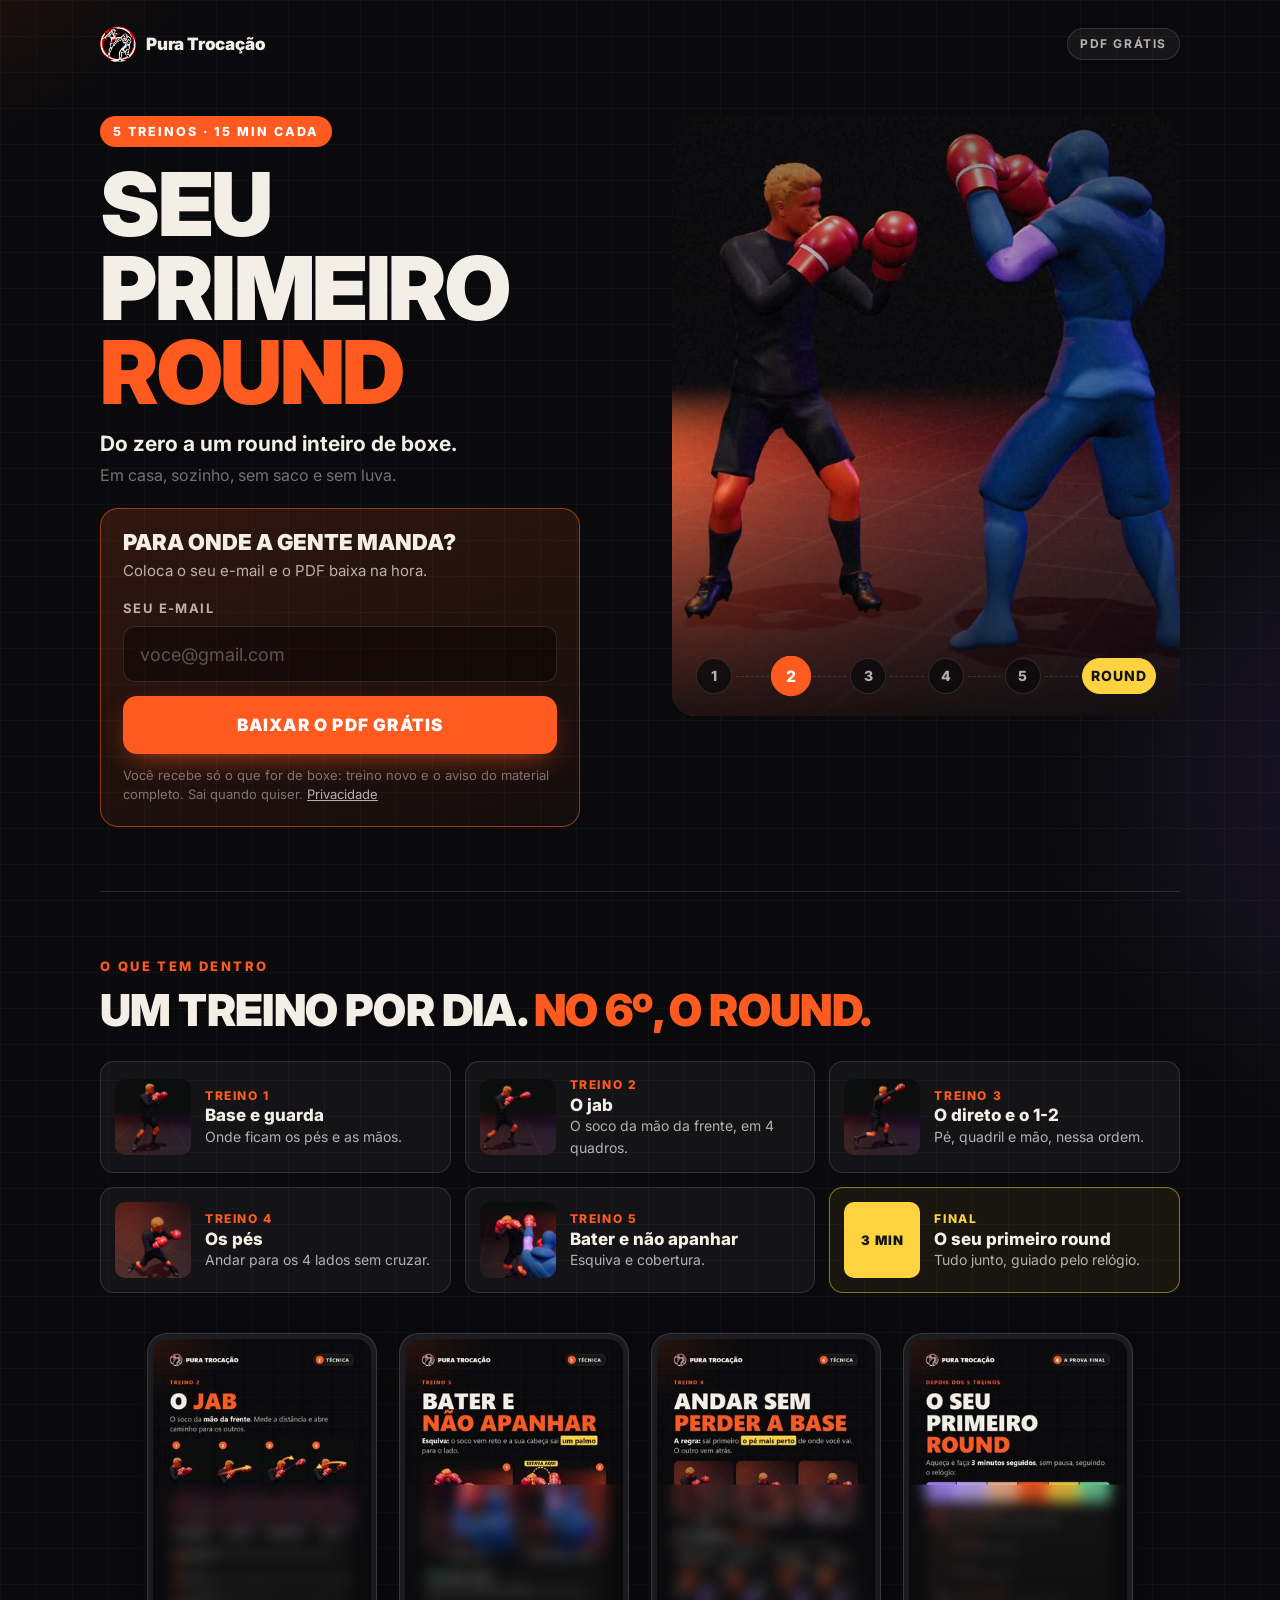
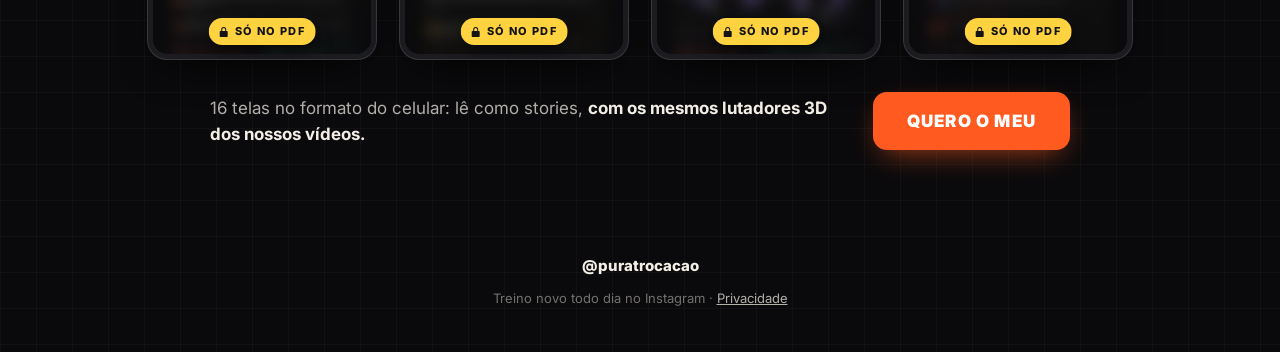
==== index.html @ c5c2f8dd "Site do PDF grátis Seu primeiro round" ====
<!doctype html>
<html lang="pt-BR">
<head>
<meta charset="utf-8">
<meta name="viewport" content="width=device-width, initial-scale=1, viewport-fit=cover">
<title>Seu primeiro round · PDF grátis · Pura Trocação</title>
<meta name="description" content="5 treinos de boxe em casa, 15 minutos cada. Do zero a um round inteiro, sozinho, sem saco e sem luva. PDF grátis da Pura Trocação.">
<meta name="theme-color" content="#0A0A0C">
<meta property="og:title" content="Seu primeiro round · PDF grátis">
<meta property="og:description" content="5 treinos de boxe em casa, 15 min cada. Do zero a um round inteiro.">
<meta property="og:image" content="assets/img/capa.jpg">
<meta property="og:type" content="website">
<link rel="icon" href="assets/img/favicon.png">
<link rel="apple-touch-icon" href="assets/img/apple-touch-icon.png">
<link rel="preconnect" href="https://fonts.googleapis.com">
<link rel="preconnect" href="https://fonts.gstatic.com" crossorigin>
<link href="https://fonts.googleapis.com/css2?family=Inter:wght@400;700;800;900&display=swap" rel="stylesheet">
<link rel="stylesheet" href="assets/css/estilo.css">
</head>
<body data-pagina="pdf" data-pdf="assets/pdf/seu-primeiro-round-pura-trocacao.pdf">

<div class="wrap">
  <header class="topo">
    <a class="marca" href="./"><img src="assets/img/logo.png" alt="" width="36" height="36">Pura Trocação</a>
    <span class="pilula">PDF grátis</span>
  </header>

  <main>
    <section class="heroi grade-heroi">
      <div class="h-texto">
        <span class="tag">5 treinos · 15 min cada</span>
        <h1>Seu primeiro <span class="lar">round</span></h1>
        <p class="sub"><strong>Do zero a um round inteiro de boxe.</strong><span class="menos">Em casa, sozinho, sem saco e sem luva.</span></p>
      </div>

      <div class="h-visual">
        <div class="heroi-img"><video autoplay muted loop playsinline preload="auto" poster="assets/img/nocaute_poster.jpg" aria-label="Ela solta o jab, o direto derruba o rival e os passarinhos giram" width="720" height="720"><source src="assets/video/nocaute.mp4" type="video/mp4"></video></div>
        <div class="trilha" aria-label="Guarda, jab, direto, pés, defesa e o seu primeiro round">
          <span>1</span><i></i><span>2</span><i></i><span>3</span><i></i><span>4</span><i></i><span>5</span><i></i><span class="fim">ROUND</span>
        </div>
      </div>
      <div class="h-form">

      <!-- formulário -->
      <div id="bloco-form" class="cartao laranja form">
        <h2>Para onde a gente manda?</h2>
        <p class="oq">Coloca o seu e-mail e o PDF baixa na hora.</p>
        <form id="form-pdf" novalidate>
          <div class="campo">
            <label for="email">Seu e-mail</label>
            <input id="email" name="email" type="email" inputmode="email" autocomplete="email" autocapitalize="off" spellcheck="false"
                   placeholder="voce@gmail.com" required aria-describedby="erro-email sugestao">
            <p id="erro-email" class="erro" role="alert"></p>
            <p id="sugestao" class="sugestao" aria-live="polite"></p>
          </div>
          <div class="mel" aria-hidden="true"><label>Site <input name="site" tabindex="-1" autocomplete="off"></label></div>
          <button class="botao" type="submit">Baixar o PDF grátis</button>
          <p class="aviso">Você recebe só o que for de boxe: treino novo e o aviso do material completo. Sai quando quiser. <a href="privacidade/">Privacidade</a></p>
        </form>
      </div>

      <!-- depois do e-mail -->
      <div id="bloco-feito" class="cartao form" hidden>
        <p class="feito-topo"><span class="ok" aria-hidden="true"></span><span id="feito-txt">Seu PDF está liberado</span></p>
        <p class="oq" style="margin-top:10px">Começa hoje pelo <strong>treino 1</strong> (15 min). E-mail cadastrado: <strong id="email-feito"></strong></p>
        <button id="baixar-de-novo" class="botao claro" type="button">Baixar o PDF de novo</button>
        <p id="dica-app" class="dica-app" hidden>Se o PDF não abrir aqui dentro do app, toque nos <strong>⋯</strong> no canto da tela e escolha <strong>abrir no navegador</strong>.</p>
        <a class="botao" href="completo/?origem=pagina-pdf">Ver o próximo passo</a>
        <button id="trocar-email" class="link-baixo" type="button">Usar outro e-mail</button>
      </div>
      </div>
    </section>

    <section class="sep">
      <div class="cabeca-secao">
        <span class="rotulo">O que tem dentro</span>
        <h2>Um treino por dia. <span class="lar">No 6º, o round.</span></h2>
      </div>
      <ul class="treinos">
        <li><img src="assets/img/th_guarda_lado.jpg" alt="" width="64" height="64" loading="lazy"><div><div class="n">Treino 1</div><div class="t">Base e guarda</div><div class="d">Onde ficam os pés e as mãos.</div></div></li>
        <li><img src="assets/img/th_jab_2.jpg" alt="" width="64" height="64" loading="lazy"><div><div class="n">Treino 2</div><div class="t">O jab</div><div class="d">O soco da mão da frente, em 4 quadros.</div></div></li>
        <li><img src="assets/img/th_direto_3.jpg" alt="" width="64" height="64" loading="lazy"><div><div class="n">Treino 3</div><div class="t">O direto e o 1-2</div><div class="d">Pé, quadril e mão, nessa ordem.</div></div></li>
        <li><img src="assets/img/th_passo_2.jpg" alt="" width="64" height="64" loading="lazy"><div><div class="n">Treino 4</div><div class="t">Os pés</div><div class="d">Andar para os 4 lados sem cruzar.</div></div></li>
        <li><img src="assets/img/th_slip.jpg" alt="" width="64" height="64" loading="lazy"><div><div class="n">Treino 5</div><div class="t">Bater e não apanhar</div><div class="d">Esquiva e cobertura.</div></div></li>
        <li class="round"><span class="badge">3 MIN</span><div><div class="n">Final</div><div class="t">O seu primeiro round</div><div class="d">Tudo junto, guiado pelo relógio.</div></div></li>
      </ul>

      <div class="telas" aria-label="Páginas do PDF">
        <div class="cel"><img src="assets/img/pag06.jpg" alt="Página do jab, em 4 quadros" width="540" height="960" loading="lazy"></div>
        <div class="cel"><img src="assets/img/pag12.jpg" alt="Página da esquiva" width="540" height="960" loading="lazy"></div>
        <div class="cel"><img src="assets/img/pag10.jpg" alt="Página dos pés" width="540" height="960" loading="lazy"></div>
        <div class="cel"><img src="assets/img/pag14.jpg" alt="Página do round final" width="540" height="960" loading="lazy"></div>
      </div>
      <div class="fecho">
        <p>16 telas no formato do celular: lê como stories, <strong>com os mesmos lutadores 3D dos nossos vídeos.</strong></p>
        <a class="botao" href="#bloco-form" id="subir">Quero o meu</a>
      </div>
    </section>
  </main>

  <footer class="rodape">
    <a class="ig" href="https://www.instagram.com/puratrocacao/" rel="noopener" target="_blank">@puratrocacao</a>
    <div>Treino novo todo dia no Instagram · <a href="privacidade/">Privacidade</a></div>
  </footer>
</div>

<!-- popup depois do download (o mesmo momento do "sim" que o funil de referência usa) -->
<dialog id="oferta" class="oferta" aria-labelledby="oferta-titulo">
  <div class="img"><img src="assets/img/duelo.jpg" alt="" width="720" height="240" decoding="async">
    <button id="oferta-x" class="fechar" type="button" aria-label="Fechar">×</button></div>
  <div class="corpo">
    <p class="feito-topo"><span class="ok" aria-hidden="true"></span>Seu PDF está baixando</p>
    <h2 id="oferta-titulo">Um round você já tem. <span class="lar">Agora vem a luta.</span></h2>
    <p><strong>Do primeiro treino à luta:</strong> 7 dias para ficar pronto a qualquer hora, desviar e já devolver, e aguentar 3 rounds sem parar.</p>
    <a id="oferta-sim" class="botao" href="completo/?origem=popup">Quero ver</a>
    <button id="oferta-nao" class="link-baixo" type="button">Agora não</button>
  </div>
</dialog>

<script src="assets/js/config.js"></script>
<script src="assets/js/app.js"></script>
<script>
  // "Quero o meu" volta ao formulário, ou ao bloco de download se a pessoa já deu o e-mail
  document.getElementById('subir').addEventListener('click', e => {
    const alvo = document.getElementById('bloco-form').hidden ? 'bloco-feito' : 'bloco-form';
    e.preventDefault(); document.getElementById(alvo).scrollIntoView({ behavior: 'smooth', block: 'center' });
    if (alvo === 'bloco-form') setTimeout(() => document.getElementById('email').focus({ preventScroll: true }), 400);
  });
</script>
</body>
</html>
---- assets/css/estilo.css ----
/* Pura Trocação: mesma identidade do PDF (preto com grade, recorte laranja e lilás, creme, marca-texto amarelo).
   Regras de texto do PDF: MAIÚSCULAS só em título e rótulo; texto corrido em cinza com a palavra-chave em creme;
   letra branca sobre o laranja. Uma coluna, pouca coisa por tela. */
:root {
  --bg: #0A0A0C; --bg2: #121216; --card: rgba(255,255,255,0.045); --linha: rgba(244,239,230,0.13);
  --creme: #F4EFE6; --cinza: rgba(244,239,230,0.72); --apagado: rgba(244,239,230,0.45);
  --laranja: #FF5A1F; --laranjaForte: #E8470F; --laranjaFundo: rgba(255,90,31,0.12); --laranjaBorda: rgba(255,90,31,0.55);
  --lilas: #A98BFF; --amarelo: #FFD23F; --verde: #6BD39C; --verm: #F26B63;
  --titulo: 'Inter', 'Segoe UI', system-ui, sans-serif;
  --raio: 18px;
  color-scheme: dark;
}
* { box-sizing: border-box; margin: 0; padding: 0; }
html { -webkit-text-size-adjust: 100%; scroll-behavior: smooth; }
body {
  font-family: var(--titulo); font-size: 17px; line-height: 1.55; color: var(--creme); min-height: 100vh;
  background:
    radial-gradient(700px 520px at -15% -8%, rgba(255,90,31,0.20), transparent 62%),
    radial-gradient(760px 620px at 118% 40%, rgba(155,107,255,0.16), transparent 62%),
    linear-gradient(rgba(244,239,230,0.03) 1px, transparent 1px) 0 0 / 36px 36px,
    linear-gradient(90deg, rgba(244,239,230,0.03) 1px, transparent 1px) 0 0 / 36px 36px,
    var(--bg);
  background-attachment: scroll;
}
img { display: block; max-width: 100%; height: auto; }
a { color: inherit; }
:focus-visible { outline: 3px solid var(--amarelo); outline-offset: 3px; border-radius: 6px; }

.wrap { width: 100%; max-width: 560px; margin: 0 auto; padding: 0 20px; }
.wrap.largo { max-width: 760px; }

/* topo */
.topo { display: flex; align-items: center; justify-content: space-between; padding: 18px 0; }
.marca { display: flex; align-items: center; gap: 10px; font-weight: 900; font-size: 17px; letter-spacing: -0.2px; text-decoration: none; }
.marca img { width: 36px; height: 36px; border-radius: 50%; }
.pilula { font-size: 12px; font-weight: 700; letter-spacing: 1.6px; text-transform: uppercase; color: var(--cinza);
  border: 1px solid var(--linha); background: rgba(255,255,255,0.05); border-radius: 30px; padding: 6px 12px; white-space: nowrap; }

/* textos */
.tag { display: inline-block; font-size: 12.5px; font-weight: 800; letter-spacing: 2px; text-transform: uppercase;
  color: #fff; background: var(--laranja); border-radius: 30px; padding: 6px 13px; }
.rotulo { display: block; font-size: 13px; font-weight: 800; letter-spacing: 2.4px; text-transform: uppercase; color: var(--laranja); margin-bottom: 10px; }
h1 { font-weight: 900; font-size: clamp(44px, 13vw, 68px); line-height: 0.95; letter-spacing: -1.5px; text-transform: uppercase; margin-top: 16px; }
h2 { font-weight: 900; font-size: clamp(28px, 7.4vw, 38px); line-height: 1.02; letter-spacing: -0.6px; text-transform: uppercase; }
h3 { font-weight: 800; font-size: 15px; letter-spacing: 1.4px; text-transform: uppercase; }
.lar { color: var(--laranja); }
.lil { color: var(--lilas); }
p { color: var(--cinza); }
p strong, li strong { color: var(--creme); font-weight: 700; }
.sub { font-size: 19px; margin-top: 14px; }
.sub .menos { display: block; color: var(--apagado); font-size: 16px; margin-top: 2px; }
mark { background: var(--amarelo); color: #141414; font-weight: 700; padding: 0 6px; border-radius: 5px; white-space: nowrap; }

section { padding: 36px 0; }
.sep { border-top: 1px solid var(--linha); }

/* herói */
.heroi { padding-top: 10px; }
.heroi-img { position: relative; margin: 14px -20px 0; }
.heroi-img img, .heroi-img video { width: 100%; height: 230px; object-fit: cover; object-position: 50% 30%;
  -webkit-mask: linear-gradient(#000 72%, transparent); mask: linear-gradient(#000 72%, transparent); }
.trilha { display: flex; align-items: center; gap: 4px; margin-top: -30px; position: relative; }
.trilha span { display: inline-flex; align-items: center; justify-content: center; min-width: 30px; height: 30px; padding: 0 8px; border-radius: 20px; flex: none;
  border: 1.5px solid var(--linha); background: rgba(10,10,12,0.75); font-weight: 800; font-size: 13px; color: var(--cinza); }
.trilha span.fim { background: var(--amarelo); border-color: var(--amarelo); color: #141414; letter-spacing: 1px; }
.trilha i { flex: 1; max-width: 22px; border-top: 1.5px dashed var(--linha); }

/* cartão e formulário */
.cartao { background: var(--card); border: 1px solid var(--linha); border-radius: var(--raio); padding: 22px; }
.cartao.laranja { background: linear-gradient(160deg, rgba(255,90,31,0.16), rgba(255,90,31,0.04)); border-color: var(--laranjaBorda); }
.form { margin-top: 20px; }
.form h2 { font-size: 22px; letter-spacing: 0; }
.form p.oq { font-size: 15px; margin-top: 6px; }
.campo { margin-top: 16px; }
.campo label { display: block; font-size: 13px; font-weight: 700; letter-spacing: 1.4px; text-transform: uppercase; color: var(--cinza); margin-bottom: 8px; }
.campo input {
  width: 100%; height: 56px; padding: 0 16px; font: inherit; font-size: 18px; color: var(--creme);
  background: rgba(0,0,0,0.35); border: 1.5px solid var(--linha); border-radius: 12px; transition: border-color .15s;
}
.campo input::placeholder { color: rgba(244,239,230,0.32); }
.campo input:focus { outline: none; border-color: var(--laranja); box-shadow: 0 0 0 4px rgba(255,90,31,0.18); }
.campo input[aria-invalid="true"] { border-color: var(--verm); }
.erro { min-height: 0; font-size: 14px; color: var(--verm); margin-top: 8px; }
.erro:empty { display: none; }
.sugestao { font-size: 14px; color: var(--cinza); margin-top: 8px; }
.sugestao:empty { display: none; }
.sugestao button { background: none; border: 0; font: inherit; color: var(--amarelo); text-decoration: underline; cursor: pointer; padding: 0; }
.mel { position: absolute; left: -9999px; width: 1px; height: 1px; overflow: hidden; } /* armadilha para robô */
.aviso { font-size: 13px; color: var(--apagado); margin-top: 12px; line-height: 1.45; }
.aviso a { color: var(--cinza); }

.botao {
  display: flex; align-items: center; justify-content: center; gap: 10px; width: 100%; min-height: 58px; margin-top: 14px; padding: 14px 20px;
  font: inherit; font-weight: 900; font-size: 17px; letter-spacing: 1.2px; text-transform: uppercase; text-decoration: none; text-align: center;
  color: #fff; background: var(--laranja); border: 0; border-radius: 14px; cursor: pointer;
  box-shadow: 0 10px 30px -10px rgba(255,90,31,0.7); transition: transform .12s, background .15s;
}
.botao:hover { background: var(--laranjaForte); }
.botao:active { transform: scale(0.98); }
.botao[disabled] { opacity: .65; cursor: progress; }
.botao.claro { background: transparent; color: var(--creme); border: 1.5px solid var(--linha); box-shadow: none; }
.botao.claro:hover { background: rgba(255,255,255,0.05); }
.botao .seta { width: 18px; height: 18px; flex: none; }
.link-baixo { display: block; text-align: center; margin-top: 12px; font-size: 14px; color: var(--apagado); background: none; border: 0; font-family: inherit; cursor: pointer; text-decoration: underline; width: 100%; }

/* o que tem dentro */
.treinos { list-style: none; margin-top: 20px; display: grid; gap: 10px; }
.treinos li { display: flex; align-items: center; gap: 14px; padding: 10px; border-radius: 14px; background: var(--card); border: 1px solid var(--linha); }
.treinos img { width: 64px; height: 64px; border-radius: 10px; object-fit: cover; flex: none; }
.treinos .n { font-size: 12px; font-weight: 800; letter-spacing: 1.6px; text-transform: uppercase; color: var(--laranja); }
.treinos .t { font-weight: 800; font-size: 17px; line-height: 1.2; }
.treinos .d { font-size: 14px; color: var(--cinza); }
.treinos li.round { border-color: rgba(255,210,63,0.5); background: rgba(255,210,63,0.06); }
.treinos li.round .n { color: var(--amarelo); }
.treinos .badge { width: 64px; height: 64px; border-radius: 10px; flex: none; display: flex; align-items: center; justify-content: center;
  background: var(--amarelo); color: #141414; font-weight: 900; font-size: 13px; letter-spacing: 1px; }

/* páginas do PDF em celulares */
.telas { display: flex; gap: 12px; margin-top: 22px; overflow-x: auto; scroll-snap-type: x mandatory; padding: 4px 20px 14px; margin-left: -20px; margin-right: -20px; scrollbar-width: none; }
.telas::-webkit-scrollbar { display: none; }
.cel { flex: none; width: 44%; max-width: 210px; scroll-snap-align: center; border-radius: 20px; padding: 5px; background: #1b1b20; border: 1px solid var(--linha); box-shadow: 0 18px 40px -18px rgba(0,0,0,0.9); }
.cel img { border-radius: 15px; aspect-ratio: 9 / 16; object-fit: cover; }

/* rodapé */
.rodape { padding: 30px 0 44px; text-align: center; font-size: 13px; color: var(--apagado); }
.rodape a { color: var(--cinza); }
.rodape .ig { display: inline-flex; align-items: center; gap: 8px; font-weight: 800; color: var(--creme); text-decoration: none; font-size: 15px; margin-bottom: 10px; }

/* estado "obrigado" na página do PDF */
.feito-topo { display: flex; align-items: center; gap: 10px; color: var(--verde); font-weight: 800; letter-spacing: 1.4px; text-transform: uppercase; font-size: 13px; }
.ok { width: 26px; height: 26px; border-radius: 50%; background: var(--verde); flex: none; position: relative; }
.ok::before { content: ''; position: absolute; inset: 0; margin: auto; width: 56%; height: 56%; background: #141414;
  -webkit-mask: url("data:image/svg+xml;utf8,%3Csvg xmlns='http://www.w3.org/2000/svg' viewBox='0 0 24 24'%3E%3Cpath d='M2 12.5l3-3 4.5 4.5L19 4.5l3 3L9.5 20z'/%3E%3C/svg%3E") center / contain no-repeat;
          mask: url("data:image/svg+xml;utf8,%3Csvg xmlns='http://www.w3.org/2000/svg' viewBox='0 0 24 24'%3E%3Cpath d='M2 12.5l3-3 4.5 4.5L19 4.5l3 3L9.5 20z'/%3E%3C/svg%3E") center / contain no-repeat; }
.dica-app { font-size: 13.5px; color: var(--apagado); margin-top: 12px; }
[hidden] { display: none !important; }

/* popup depois do download */
dialog.oferta { margin: auto; width: min(440px, calc(100% - 28px)); max-height: calc(100% - 28px); overflow: auto; padding: 0; border: 1px solid var(--laranjaBorda); border-radius: 22px;
  color: var(--creme); background: linear-gradient(170deg, #1d1410, #111114 55%); box-shadow: 0 30px 80px rgba(0,0,0,0.7); }
dialog.oferta::backdrop { background: rgba(5,5,7,0.78); backdrop-filter: blur(4px); }
dialog.oferta[open] { animation: sobe .32s cubic-bezier(.2,.9,.3,1.2); }
@keyframes sobe { from { opacity: 0; transform: translateY(24px) scale(.97); } to { opacity: 1; transform: none; } }
.oferta .img { position: relative; }
.oferta .img img { width: 100%; aspect-ratio: 3 / 1.25; object-fit: cover; object-position: 50% 40%;
  -webkit-mask: linear-gradient(#000 60%, transparent); mask: linear-gradient(#000 60%, transparent); }
.oferta .corpo { padding: 4px 22px 22px; }
.oferta h2 { font-size: 30px; margin-top: 10px; }
.oferta p { font-size: 16px; margin-top: 10px; }
.oferta .fechar { position: absolute; top: 10px; right: 10px; width: 40px; height: 40px; border-radius: 50%; border: 0; cursor: pointer;
  background: rgba(10,10,12,0.7); color: var(--creme); font-size: 22px; line-height: 1; }

/* página do completo */
.antes-depois { display: grid; grid-template-columns: 1fr 1.25fr; gap: 10px; margin-top: 22px; }
.antes-depois .col { border-radius: 16px; padding: 16px; border: 1px solid var(--linha); background: var(--card); }
.antes-depois .col.depois { border-color: var(--laranjaBorda); background: var(--laranjaFundo); }
.antes-depois h3 { color: var(--cinza); margin-bottom: 10px; font-size: 13px; }
.antes-depois .depois h3 { color: var(--laranja); }
.antes-depois ul { list-style: none; display: grid; gap: 10px; }
.antes-depois li { font-size: 15px; line-height: 1.35; color: var(--cinza); padding-left: 22px; position: relative; }
.antes-depois li::before { content: ''; position: absolute; left: 0; top: 4px; width: 13px; height: 13px; border-radius: 50%; border: 2px solid var(--apagado); }
.antes-depois .depois li::before { border: 0; background: var(--laranja); }
.antes-depois .depois li strong { color: var(--creme); }

.formato { display: grid; gap: 12px; margin-top: 22px; }
.formato .item { display: flex; gap: 14px; align-items: flex-start; }
.formato .num { flex: none; width: 34px; height: 34px; border-radius: 50%; background: var(--laranja); color: #fff; font-weight: 900; font-size: 15px; display: flex; align-items: center; justify-content: center; }
.formato .item p { font-size: 16px; }

.dias { display: grid; grid-template-columns: repeat(7, 1fr); gap: 6px; margin-top: 20px; }
.dias span { aspect-ratio: 1; border-radius: 10px; border: 1.5px solid var(--linha); display: flex; align-items: center; justify-content: center; font-weight: 900; font-size: 16px; color: var(--cinza); }
.dias span.feito { background: var(--laranja); border-color: var(--laranja); color: #fff; }
.dias span.luta { background: var(--amarelo); border-color: var(--amarelo); color: #141414; }
.dias-leg { display: flex; justify-content: space-between; font-size: 12.5px; color: var(--apagado); margin-top: 8px; letter-spacing: .4px; }

.preco { text-align: center; }
.preco .de { color: var(--apagado); text-decoration: line-through; font-size: 17px; }
.preco .por { font-weight: 900; font-size: 52px; letter-spacing: -1.5px; line-height: 1.05; margin-top: 4px; }
.preco .parc { font-size: 15px; color: var(--cinza); }
.selos { display: flex; justify-content: center; flex-wrap: wrap; gap: 8px 16px; margin-top: 14px; font-size: 13px; color: var(--cinza); }
.selos span { display: inline-flex; align-items: center; gap: 6px; }
.selos span::before { content: ''; width: 7px; height: 7px; border-radius: 50%; background: var(--verde); }

.faq { margin-top: 18px; display: grid; gap: 8px; }
.faq details { border: 1px solid var(--linha); border-radius: 14px; background: var(--card); }
.faq summary { list-style: none; cursor: pointer; padding: 16px 48px 16px 16px; font-weight: 700; position: relative; }
.faq summary::-webkit-details-marker { display: none; }
.faq summary::after { content: '+'; position: absolute; right: 16px; top: 50%; transform: translateY(-50%); font-size: 22px; color: var(--laranja); font-weight: 400; }
.faq details[open] summary::after { content: '−'; }
.faq details p { padding: 0 16px 16px; font-size: 15.5px; }

.confirmado { display: flex; gap: 12px; align-items: flex-start; margin-top: 14px; padding: 14px; border-radius: 12px; background: rgba(107,211,156,0.1); border: 1px solid rgba(107,211,156,0.4); }
.confirmado p { font-size: 15px; color: var(--creme); }

/* texto longo (privacidade) */
.texto h2 { font-size: 22px; margin-top: 28px; letter-spacing: 0; }
.texto p, .texto li { margin-top: 10px; font-size: 16px; color: var(--cinza); }
.texto ul { padding-left: 20px; }

/* ---------- grade do topo: celular = texto, imagem, formulário; computador = texto e formulário à esquerda, imagem à direita ---------- */
.grade-heroi { display: grid; grid-template-columns: minmax(0, 1fr); grid-template-areas: "texto" "visual" "form"; }
.h-texto { grid-area: texto; } .h-visual { grid-area: visual; } .h-form { grid-area: form; }
.heroi-img.alto img { height: 300px; object-position: 50% 20%; }
.fecho p { font-size: 15px; }

/* ---------- tablet ---------- */
@media (min-width: 640px) {
  body { font-size: 18px; }
  .wrap, .wrap.largo { max-width: 760px; padding: 0 32px; }
  .heroi-img { margin: 22px 0 0; border-radius: 24px; overflow: hidden; }
  .heroi-img img, .heroi-img video, .heroi-img.alto img { height: 380px; }
  .trilha { margin-top: -38px; padding: 0 14px; }
  .treinos { grid-template-columns: 1fr 1fr; }
  .telas { overflow: visible; margin: 22px 0 0; padding: 4px 0 14px; justify-content: center; }
  .cel { width: auto; flex: 1 1 0; max-width: 200px; }
  .formato { grid-template-columns: 1fr 1fr; gap: 18px 24px; }
  .antes-depois { grid-template-columns: 1fr 1.3fr; }
  .fecho { display: grid; grid-template-columns: 1fr auto; gap: 24px; align-items: center; margin-top: 8px; }
  .fecho .botao { margin-top: 0; width: auto; padding: 14px 34px; }
  #oferta .cartao, #lista { max-width: 520px; margin: 0 auto; }
  dialog.oferta .oferta-img img, .oferta .img img { aspect-ratio: 3 / 1.1; }
}

/* ---------- computador ---------- */
@media (min-width: 980px) {
  .wrap, .wrap.largo { max-width: 1160px; padding: 0 40px; }
  .topo { padding: 26px 0; }
  section { padding: 64px 0; }
  .grade-heroi { grid-template-columns: minmax(0, 1fr) minmax(0, 1fr); grid-template-areas: "texto visual" "form visual"; column-gap: 64px; align-items: start; padding-top: 28px; }
  .h-texto { align-self: end; }
  .h-visual { position: relative; }
  h1 { font-size: 88px; letter-spacing: -2.5px; }
  .sub { font-size: 21px; }
  .heroi-img { margin: 0; }
  .heroi-img img, .heroi-img video, .heroi-img.alto img { height: 600px; -webkit-mask: none; mask: none; }
  .heroi-img::after { content: ''; position: absolute; inset: auto 0 0 0; height: 40%; background: linear-gradient(transparent, rgba(10,10,12,0.85)); pointer-events: none; }
  .trilha { position: absolute; left: 24px; right: 24px; bottom: 22px; margin: 0; padding: 0; }
  .trilha span { height: 36px; min-width: 36px; font-size: 14px; }
  .trilha i { max-width: none; }
  .h-form .form { max-width: 480px; }
  .h-form > .botao { max-width: 360px; }
  .cabeca-secao .rotulo { margin-bottom: 12px; }
  h2 { font-size: 44px; }
  .treinos { grid-template-columns: repeat(3, 1fr); gap: 14px; margin-top: 28px; }
  .treinos li { padding: 14px; }
  .treinos img, .treinos .badge { width: 76px; height: 76px; }
  .telas { gap: 22px; margin-top: 36px; }
  .cel { max-width: 230px; }
  .fecho { max-width: 860px; margin: 18px auto 0; }
  .fecho p { font-size: 17px; }
  .antes-depois, .dias, .dias-leg { max-width: 920px; }
  .antes-depois { margin-top: 30px; gap: 16px; }
  .antes-depois .col { padding: 24px; }
  .antes-depois li { font-size: 17px; }
  .formato { grid-template-columns: repeat(4, 1fr); margin-top: 30px; }
  .formato .item { flex-direction: column; gap: 12px; }
  .faq { max-width: 860px; }
  .rodape { padding-top: 40px; }
}
@media (prefers-reduced-motion: reduce) {
  *, *::before, *::after { animation: none !important; transition: none !important; scroll-behavior: auto !important; }
}
@media (max-width: 479px) {
  .antes-depois { grid-template-columns: 1fr; }
  .antes-depois .col:first-child ul { display: flex; flex-wrap: wrap; gap: 6px 18px; }
}

/* ---------- prévias do PDF: só o começo da tela, o resto borrado (não entregar o conteúdo) ---------- */
.cel { position: relative; overflow: hidden; }
.cel img { aspect-ratio: 9 / 13; object-position: top; }
.cel::after { content: 'Só no PDF'; position: absolute; left: 50%; bottom: 14px; transform: translateX(-50%); white-space: nowrap;
  font-size: 11px; font-weight: 800; letter-spacing: 1.4px; text-transform: uppercase; color: #141414; background: var(--amarelo);
  padding: 5px 10px 5px 26px; border-radius: 20px; box-shadow: 0 6px 16px rgba(0,0,0,0.5);
  background-image: url("data:image/svg+xml;utf8,%3Csvg xmlns='http://www.w3.org/2000/svg' viewBox='0 0 24 24' fill='%23141414'%3E%3Cpath d='M7 10V7a5 5 0 0 1 10 0v3h1.5A1.5 1.5 0 0 1 20 11.5v9A1.5 1.5 0 0 1 18.5 22h-13A1.5 1.5 0 0 1 4 20.5v-9A1.5 1.5 0 0 1 5.5 10zm2 0h6V7a3 3 0 0 0-6 0z'/%3E%3C/svg%3E");
  background-repeat: no-repeat; background-size: 12px; background-position: 9px 50%; }
.cel::before { content: ''; position: absolute; inset: 40% 5px 5px; border-radius: 0 0 15px 15px; background: linear-gradient(transparent, rgba(10,10,12,0.75)); z-index: 1; pointer-events: none; }
.cel::after { z-index: 2; }

/* ---------- animações ---------- */
/* entrada do topo, em cascata */
.entra { opacity: 0; transform: translateY(18px); animation: entra .7s cubic-bezier(.2,.8,.2,1) forwards; animation-delay: var(--d, 0s); }
@keyframes entra { to { opacity: 1; transform: none; } }
/* aparece ao rolar */
.revela { opacity: 0; transform: translateY(26px); transition: opacity .7s ease, transform .7s cubic-bezier(.2,.8,.2,1); transition-delay: var(--d, 0s); }
.revela.visto { opacity: 1; transform: none; }
/* imagem do topo respirando */
.heroi-img img { animation: respira 9s ease-in-out infinite alternate; transform-origin: 50% 40%; }
@keyframes respira { from { transform: scale(1); } to { transform: scale(1.06); } }
/* trilha 1→5→ROUND acendendo em sequência */
.trilha span { transition: background .25s, border-color .25s, color .25s, transform .25s; }
.trilha span.aceso { background: var(--laranja); border-color: var(--laranja); color: #fff; transform: scale(1.12); }
.trilha span.fim.aceso { background: var(--amarelo); color: #141414; transform: scale(1.15); box-shadow: 0 0 0 6px rgba(255,210,63,0.25); }
/* botão principal pulsando + brilho passando */
.botao:not(.claro) { position: relative; overflow: hidden; isolation: isolate; animation: pulsa 2.2s ease-out infinite; }
.botao:not(.claro)::after { content: ''; position: absolute; top: 0; bottom: 0; left: -60%; width: 40%; z-index: -1;
  background: linear-gradient(100deg, transparent, rgba(255,255,255,0.35), transparent); transform: skewX(-18deg); animation: brilho 3.2s ease-in-out infinite; }
@keyframes pulsa { 0% { box-shadow: 0 0 0 0 rgba(255,90,31,0.55), 0 10px 30px -10px rgba(255,90,31,0.7); }
  70% { box-shadow: 0 0 0 16px rgba(255,90,31,0), 0 10px 30px -10px rgba(255,90,31,0.7); }
  100% { box-shadow: 0 0 0 0 rgba(255,90,31,0), 0 10px 30px -10px rgba(255,90,31,0.7); } }
@keyframes brilho { 0%, 55% { left: -60%; } 100% { left: 130%; } }
.botao:hover { transform: translateY(-2px); }
/* cartões dos treinos reagem ao toque/mouse */
.treinos li { transition: transform .2s, border-color .2s, background .2s; }
.treinos li:hover { transform: translateY(-3px); border-color: var(--laranjaBorda); }
.cel { transition: transform .3s; }
.cel:hover { transform: translateY(-6px) rotate(-1deg); }
/* dias do completo enchendo um a um */
.dias span { transition: background .3s, border-color .3s, color .3s, transform .3s; }
.dias.anima span:not(.luta) { background: transparent; border-color: var(--linha); color: var(--cinza); }
.dias.anima span.enche { background: var(--laranja); border-color: var(--laranja); color: #fff; transform: scale(1.08); }
/* selo de ok quicando */
.ok { animation: quica .5s cubic-bezier(.3,1.6,.5,1) both; }
@keyframes quica { from { transform: scale(0); } to { transform: scale(1); } }
/* setinha do campo de e-mail chamando atenção uma vez */
.campo input:not(:focus):placeholder-shown { animation: chama 1.4s ease 1.6s 2; }
@keyframes chama { 0%,100% { border-color: var(--linha); } 50% { border-color: var(--laranja); box-shadow: 0 0 0 4px rgba(255,90,31,0.18); } }

@media (prefers-reduced-motion: reduce) {
  .entra, .revela { opacity: 1 !important; transform: none !important; }
}

.heroi-img video { display: block; width: 100%; object-fit: cover; object-position: 50% 45%; animation: none; }
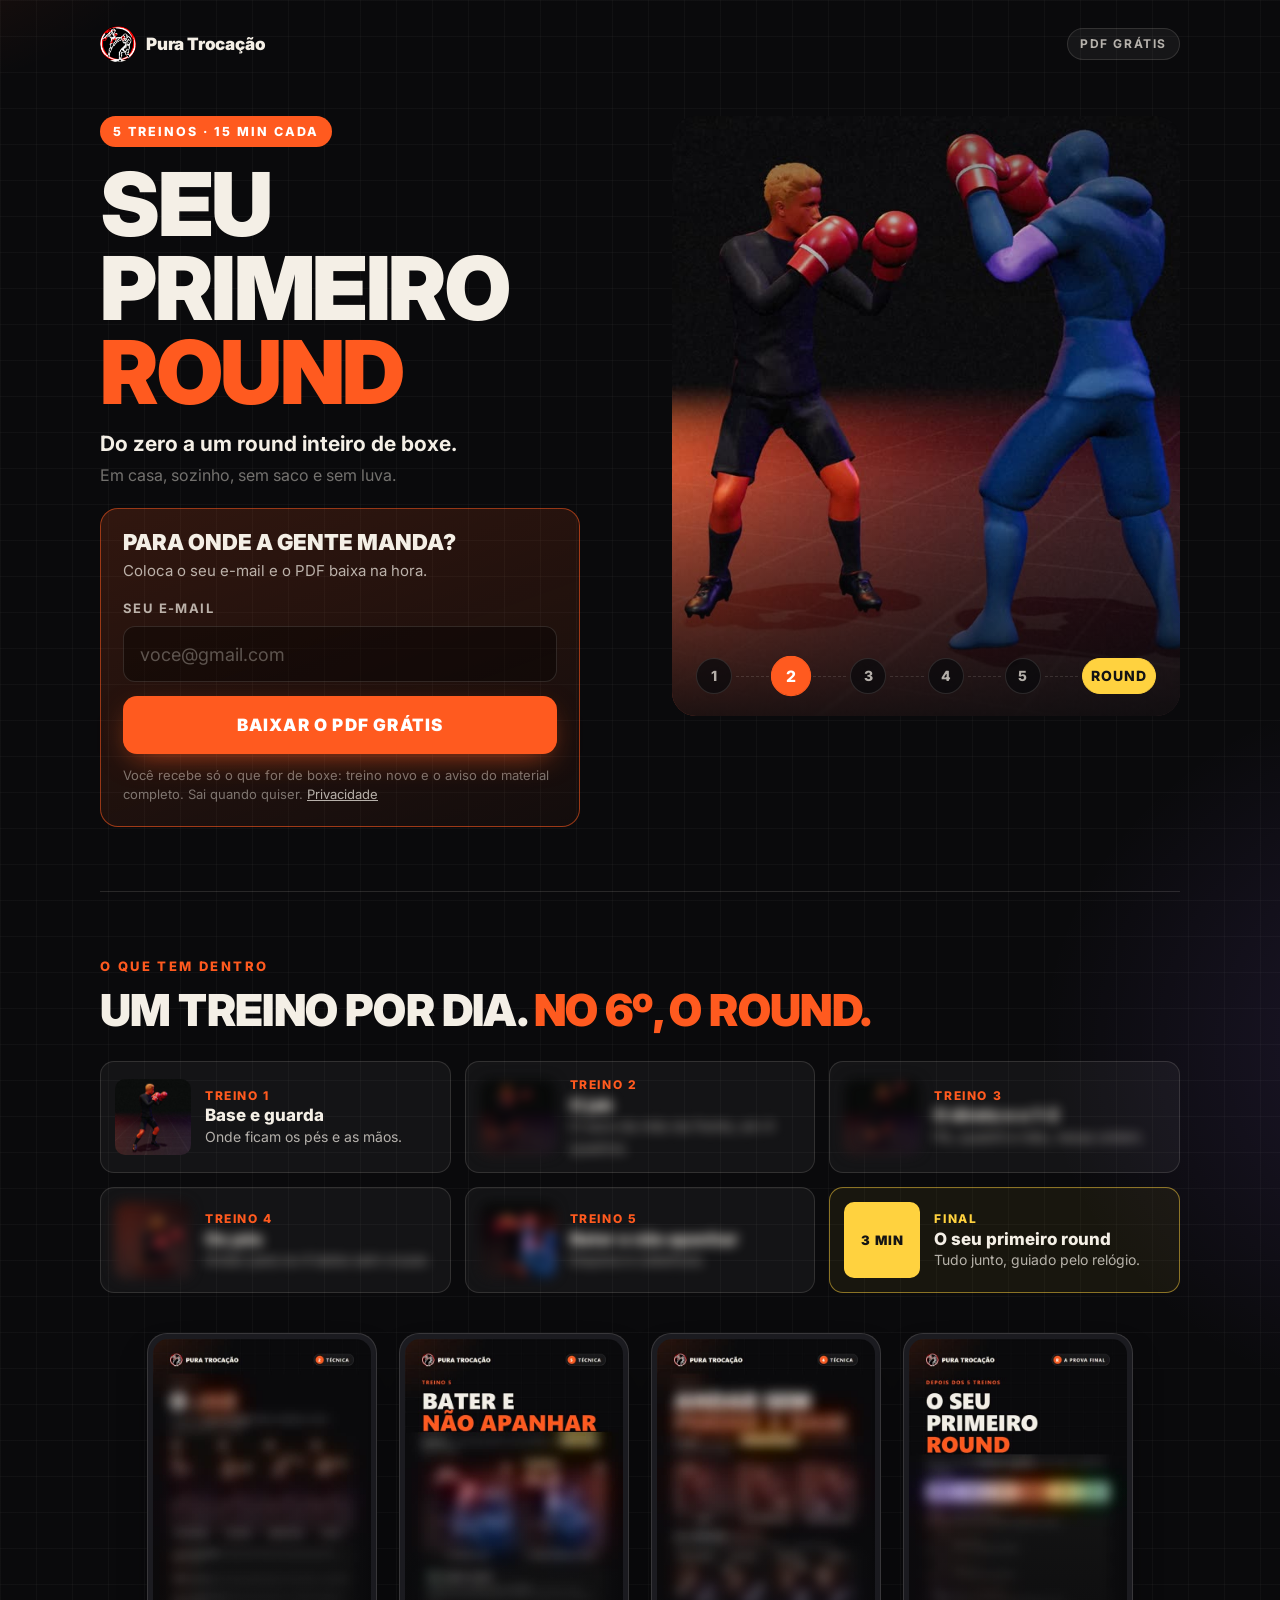
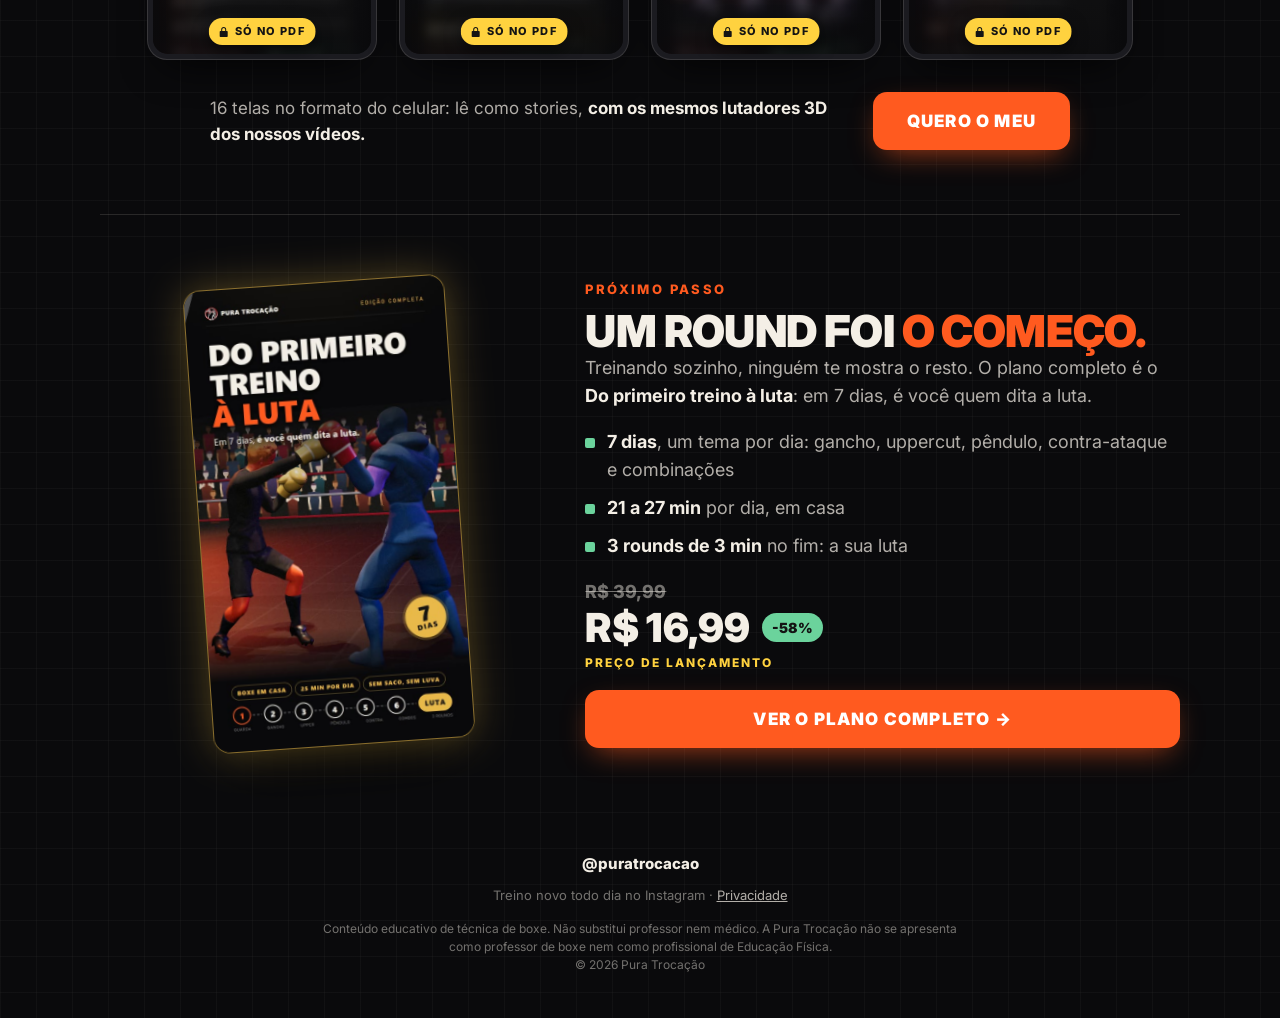
==== commit 1896345e: "Preço R$ 16,99 (de R$ 39,99), checkout provisório, bloco do completo no fim do grátis, censura maior" ====
--- a/index.html
+++ b/index.html
@@ -78,10 +78,10 @@
       </div>
       <ul class="treinos">
         <li><img src="assets/img/th_guarda_lado.jpg" alt="" width="64" height="64" loading="lazy"><div><div class="n">Treino 1</div><div class="t">Base e guarda</div><div class="d">Onde ficam os pés e as mãos.</div></div></li>
-        <li><img src="assets/img/th_jab_2.jpg" alt="" width="64" height="64" loading="lazy"><div><div class="n">Treino 2</div><div class="t">O jab</div><div class="d">O soco da mão da frente, em 4 quadros.</div></div></li>
-        <li><img src="assets/img/th_direto_3.jpg" alt="" width="64" height="64" loading="lazy"><div><div class="n">Treino 3</div><div class="t">O direto e o 1-2</div><div class="d">Pé, quadril e mão, nessa ordem.</div></div></li>
-        <li><img src="assets/img/th_passo_2.jpg" alt="" width="64" height="64" loading="lazy"><div><div class="n">Treino 4</div><div class="t">Os pés</div><div class="d">Andar para os 4 lados sem cruzar.</div></div></li>
-        <li><img src="assets/img/th_slip.jpg" alt="" width="64" height="64" loading="lazy"><div><div class="n">Treino 5</div><div class="t">Bater e não apanhar</div><div class="d">Esquiva e cobertura.</div></div></li>
+        <li class="trava"><img src="assets/img/th_jab_2.jpg" alt="" width="64" height="64" loading="lazy"><div><div class="n">Treino 2</div><div class="t">O jab</div><div class="d">O soco da mão da frente, em 4 quadros.</div></div></li>
+        <li class="trava"><img src="assets/img/th_direto_3.jpg" alt="" width="64" height="64" loading="lazy"><div><div class="n">Treino 3</div><div class="t">O direto e o 1-2</div><div class="d">Pé, quadril e mão, nessa ordem.</div></div></li>
+        <li class="trava"><img src="assets/img/th_passo_2.jpg" alt="" width="64" height="64" loading="lazy"><div><div class="n">Treino 4</div><div class="t">Os pés</div><div class="d">Andar para os 4 lados sem cruzar.</div></div></li>
+        <li class="trava"><img src="assets/img/th_slip.jpg" alt="" width="64" height="64" loading="lazy"><div><div class="n">Treino 5</div><div class="t">Bater e não apanhar</div><div class="d">Esquiva e cobertura.</div></div></li>
         <li class="round"><span class="badge">3 MIN</span><div><div class="n">Final</div><div class="t">O seu primeiro round</div><div class="d">Tudo junto, guiado pelo relógio.</div></div></li>
       </ul>
 
@@ -96,11 +96,27 @@
         <a class="botao" href="#bloco-form" id="subir">Quero o meu</a>
       </div>
     </section>
+    <section class="sep proximo-passo">
+      <div class="pp-capa"><div class="livro"><img src="assets/img/capa_completo.jpg" alt="Capa do Do primeiro treino à luta" width="540" height="960" loading="lazy"></div></div>
+      <div class="pp-texto">
+        <span class="rotulo">Próximo passo</span>
+        <h2>Um round foi <span class="lar">o começo.</span></h2>
+        <p>Treinando sozinho, ninguém te mostra o resto. O plano completo é o <strong>Do primeiro treino à luta</strong>: em 7 dias, é você quem dita a luta.</p>
+        <ul class="pp-lista">
+          <li><strong>7 dias</strong>, um tema por dia: gancho, uppercut, pêndulo, contra-ataque e combinações</li>
+          <li><strong>21 a 27 min</strong> por dia, em casa</li>
+          <li><strong>3 rounds de 3 min</strong> no fim: a sua luta</li>
+        </ul>
+        <div class="pp-preco" data-preco-home hidden><s class="de"></s><b class="por"></b><span class="desc"></span><small>PREÇO DE LANÇAMENTO</small></div>
+        <a class="botao" href="completo/?origem=fim-gratis">Ver o plano completo →</a>
+      </div>
+    </section>
   </main>
 
   <footer class="rodape">
     <a class="ig" href="https://www.instagram.com/puratrocacao/" rel="noopener" target="_blank">@puratrocacao</a>
     <div>Treino novo todo dia no Instagram · <a href="privacidade/">Privacidade</a></div>
+    <p class="aviso-legal">Conteúdo educativo de técnica de boxe. Não substitui professor nem médico. A Pura Trocação não se apresenta como professor de boxe nem como profissional de Educação Física.<br>© 2026 Pura Trocação</p>
   </footer>
 </div>
 
--- a/assets/css/estilo.css
+++ b/assets/css/estilo.css
@@ -320,3 +320,67 @@
 }
 
 .heroi-img video { display: block; width: 100%; object-fit: cover; object-position: 50% 45%; animation: none; }
+
+/* ---------- completo: cartões do que a pessoa vai conseguir (v3) ---------- */
+.resultados { display: grid; gap: 12px; margin-top: 24px; }
+.res { display: grid; grid-template-columns: 104px 1fr; gap: 14px; align-items: center; padding: 10px; border-radius: 16px; background: var(--card); border: 1px solid var(--linha); transition: transform .2s, border-color .2s; }
+.res:hover { transform: translateY(-3px); border-color: var(--laranjaBorda); }
+.res img { width: 104px; height: 104px; object-fit: cover; border-radius: 12px; }
+.res h3 { font-size: 16px; color: var(--creme); letter-spacing: .8px; }
+.res p { font-size: 15px; margin-top: 4px; line-height: 1.4; }
+.formato-nota { font-size: 15px; margin-top: 18px; }
+
+/* barra dos 7 dias: trilho fino com marcos, enchendo do 1 ao 7 */
+.trilha-dias { margin-top: 28px; max-width: 720px; }
+.dias { position: relative; display: flex; justify-content: space-between; align-items: center; gap: 0; margin: 0; padding: 0 2px; }
+.dias::before { content: ''; position: absolute; left: 18px; right: 18px; top: 50%; height: 4px; transform: translateY(-50%); border-radius: 4px; background: var(--linha); }
+.dias::after { content: ''; position: absolute; left: 18px; top: 50%; height: 4px; transform: translateY(-50%); border-radius: 4px; background: linear-gradient(90deg, var(--laranja), var(--amarelo));
+  width: 0; transition: width 1.6s cubic-bezier(.4,0,.2,1) .2s; }
+.dias.anima::after { width: calc(100% - 36px); }
+.dias span { position: relative; z-index: 1; aspect-ratio: auto; width: 36px; height: 36px; border-radius: 50%; display: flex; align-items: center; justify-content: center;
+  font-weight: 900; font-size: 14px; color: var(--cinza); background: var(--bg2); border: 2px solid var(--linha); transform: none !important; }
+.dias.anima span:not(.luta) { background: var(--bg2); border-color: var(--linha); color: var(--cinza); }
+.dias.anima span.enche { background: var(--laranja); border-color: var(--laranja); color: #fff; }
+.dias span.luta { width: 46px; height: 46px; background: var(--amarelo); border-color: var(--amarelo); color: #141414; font-size: 16px; box-shadow: 0 0 0 6px rgba(255,210,63,0.18); }
+.dias-leg { display: flex; justify-content: space-between; gap: 16px; font-size: 13px; color: var(--apagado); margin-top: 10px; }
+.dias-leg strong { color: var(--cinza); }
+@media (min-width: 640px) {
+  .resultados { grid-template-columns: 1fr 1fr; gap: 16px; }
+  .res { grid-template-columns: 1fr; padding: 0; overflow: hidden; align-items: stretch; }
+  .res img { width: 100%; height: 200px; border-radius: 0; }
+  .res > div { padding: 14px 16px 18px; }
+}
+@media (min-width: 980px) {
+  .resultados { grid-template-columns: repeat(4, 1fr); }
+  .res img { height: 220px; }
+  .dias span { width: 44px; height: 44px; font-size: 15px; }
+  .dias span.luta { width: 56px; height: 56px; font-size: 18px; }
+}
+.heroi-img.alto video { height: 300px; }
+@media (min-width: 640px) { .heroi-img.alto video { height: 380px; } }
+@media (min-width: 980px) { .heroi-img.alto video { height: 600px; } }
+
+/* ---------- conteúdo travado na lista de treinos (só o número fica) ---------- */
+.treinos li.trava img { filter: blur(6px) brightness(.7); }
+.treinos li.trava .t, .treinos li.trava .d { filter: blur(6px); user-select: none; }
+/* ---------- aviso legal no rodapé ---------- */
+.aviso-legal { max-width: 640px; margin: 14px auto 0; font-size: 12px; line-height: 1.5; color: var(--apagado); }
+/* ---------- próximo passo (o pago) no fim do grátis ---------- */
+.proximo-passo { display: grid; gap: 28px; align-items: center; }
+.pp-capa { display: flex; justify-content: center; }
+.livro { width: 62%; max-width: 260px; border-radius: 16px; overflow: hidden; transform: rotate(-4deg); animation: flutua 4s ease-in-out infinite;
+  box-shadow: 0 0 0 1px rgba(233,185,73,.5), 0 0 40px rgba(233,185,73,.35), 0 30px 60px -20px rgba(0,0,0,.9); position: relative; }
+.livro::after { content: ''; position: absolute; top: 0; bottom: 0; left: -70%; width: 45%; background: linear-gradient(100deg, transparent, rgba(255,255,255,.35), transparent); transform: skewX(-18deg); animation: brilho 3.6s ease-in-out infinite; }
+.livro.solo { margin: 0 auto 26px; }
+@keyframes flutua { 0%, 100% { transform: rotate(-4deg) translateY(0); } 50% { transform: rotate(-2deg) translateY(-10px); } }
+.pp-lista { list-style: none; margin: 18px 0; display: grid; gap: 10px; }
+.pp-lista li { position: relative; padding-left: 22px; color: var(--cinza); }
+.pp-lista li::before { content: ''; position: absolute; left: 0; top: .55em; width: 10px; height: 10px; border-radius: 2px; background: #6BD39C; }
+.pp-preco { display: grid; grid-template-columns: auto auto; justify-content: start; align-items: center; gap: 2px 12px; margin: 6px 0 18px; }
+.pp-preco .de, [data-preco] .de { color: var(--apagado); text-decoration: line-through; font-weight: 800; font-size: 18px; grid-column: 1 / -1; }
+.pp-preco .por { font-size: 40px; font-weight: 900; line-height: 1; }
+.desc { display: inline-block; background: #6BD39C; color: #141414; font-weight: 900; font-size: 14px; padding: 4px 10px; border-radius: 20px; }
+.pp-preco small { grid-column: 1 / -1; color: var(--amarelo); font-weight: 800; letter-spacing: 2px; font-size: 12px; margin-top: 4px; }
+.linha-por { display: flex; align-items: center; justify-content: center; gap: 12px; }
+@media (min-width: 768px) { .proximo-passo { grid-template-columns: 1fr 1.3fr; } .livro { width: 80%; } }
+@media (prefers-reduced-motion: reduce) { .livro, .livro::after { animation: none; } }
